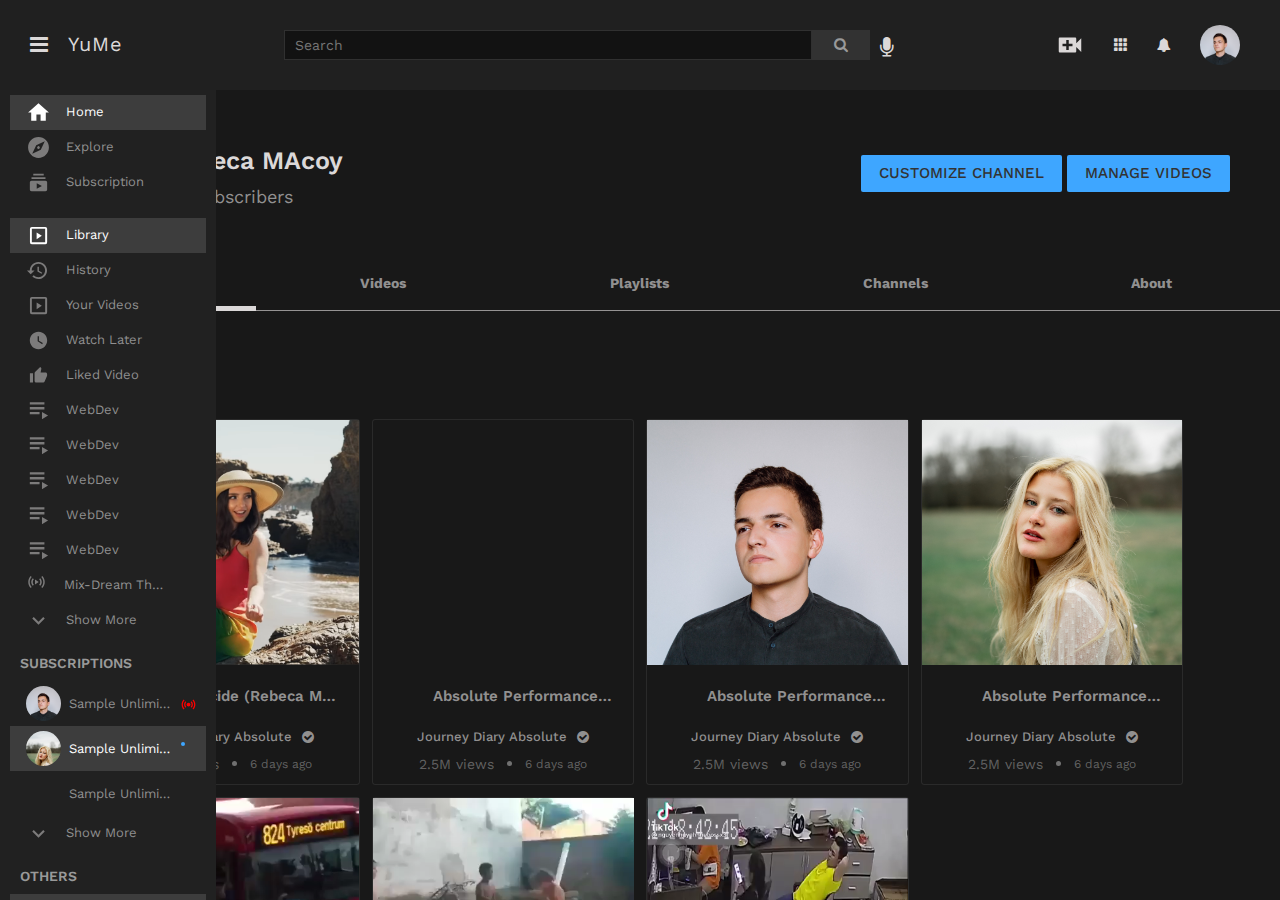
==== channel.html @ eee2d5da "Summary update" ====
<!DOCTYPE html>
<html lang="en">
<head>
    <meta charset="UTF-8">
    <meta http-equiv="X-UA-Compatible" content="IE=edge">
    <meta name="viewport" content="width=device-width, initial-scale=1.0">

    <!-- Fontawesome 4 -->
    <link rel="stylesheet" href="/assets/font-awesome-4.7.0/css/font-awesome.min.css" />
    <link href="//maxcdn.bootstrapcdn.com/bootstrap/3.3.6/css/bootstrap.min.css" type="text/css" rel="stylesheet">
    <script type="text/javascript" src="https://cdnjs.cloudflare.com/ajax/libs/jquery/2.1.3/jquery.min.js"></script>
    <script type="text/javascript" src="https://cdnjs.cloudflare.com/ajax/libs/jquery/1.11.0/jquery.min.js"></script>
    

    <link type="text/css" rel="stylesheet" href="/assets/styles.css" />
    <title>YuMe</title>
</head>
<body>
    <header>
        <nav>
            <div class="nav-logo">
                <button class="toggle-button toggle-side-menu" onClick="toggleMenu()">
                    <i class="fa fa-bars" aria-hidden="true"></i>
                </button>
                <a href="/index.html"><span class="logo">YuMe</span></a>
            </div>

            <div class="nav-search">
                <div class="search-box">
                    <input type="text" placeholder="Search">
                </div>
                
                <button class="search-button">
                    <i class="fa fa-search" aria-hidden="true"></i>
                </button>
                <span>
                    <button type="submit" class="search-microphone">
                        <i class="fa fa-microphone" aria-hidden="true"></i>
                    </button>
                </span>
            </div>

            <!-- Hiidden By Default -->

            <div class="hidden-nav-search show-nav-search" id="toggle-search">
                <div class="hidden-nav-search-container">
                    <button class="back-search-button" onClick="toggleSearch()"><i class="fa fa-arrow-left" aria-hidden="true"></i></button>
                    <div class="search-box">
                        <input type="text" placeholder="Search">
                    </div>
                    
                    <button class="search-button">
                        <i class="fa fa-search" aria-hidden="true"></i>
                    </button>
                    <span>
                        <button type="submit" class="search-microphone">
                            <i class="fa fa-microphone" aria-hidden="true"></i>
                        </button>
                    </span>
                </div>
            </div>
            <div class="nav-search-hidden">                
                <button class="search-button" onClick="toggleSearch()">
                    <i class="fa fa-search" aria-hidden="true"></i>
                </button>
                <span>
                    <button class="search-microphone">
                        <i class="fa fa-microphone" aria-hidden="true"></i>
                    </button>
                </span>
            </div>

            <div class="user">
                <span>
                    <svg viewBox="0 0 24 24" focusable="false" style="pointer-events: none; display: block; ">
                        <path  d="M17 10.5V7c0-.55-.45-1-1-1H4c-.55 0-1 .45-1 1v10c0 .55.45 1 1 1h12c.55 0 1-.45 1-1v-3.5l4 4v-11l-4 4zM14 13h-3v3H9v-3H6v-2h3V8h2v3h3v2z"></path>
                    </svg>
                </span>
                <span>
                    <i class="glyphicon glyphicon-th"></i>
                </span>
                <span>
                    <i class="fa fa-bell" aria-hidden="true"></i>
                </span>
                <span>
                    <div class="user-profile">
                        <a href="/channel.html">
                            <img src="/images/user.jpg" width="100%" alt="user">
                        </a>
                    </div>
                </span>
            </div>
        </nav>       
    </header>

    <main class="main single-main">

            <!-- Collapsible Menu Starts -->
            <div class="single-side-menu" id="collapse-menu" >
                <div>
                    <ul class="side-menu">
                        <li class="side-menu-items">
                            <a href="#" class="active">
                                <div class="svg">
                                    <svg viewBox="0 0 24 24" focusable="false" style="pointer-events: none; display: block; ">
                                        <g >
                                            <path class="active" d="M10 20v-6h4v6h5v-8h3L12 3 2 12h3v8"></path>
                                        </g>
                                    </svg>
                                </div>                            
                                <span class="active" >Home</span>
                            </a>
                        </li>
                        <li class="side-menu-items">
                            <a href="#">
                                <div class="svg">
                                    <svg viewBox="0 0 24 24" focusable="false" style="pointer-events: none; display: block; ">
                                        <g>
                                            <path d="M11.23 13.08c-.29-.21-.48-.51-.54-.86-.06-.35.02-.71.23-.99.21-.29.51-.48.86-.54.35-.06.7.02.99.23.29.21.48.51.54.86.06.35-.02.71-.23.99a1.327 1.327 0 01-1.08.56c-.28 0-.55-.08-.77-.25zM22 12c0 5.52-4.48 10-10 10S2 17.52 2 12 6.48 2 12 2s10 4.48 10 10zm-3.97-6.03L9.8 9.8l-3.83 8.23 8.23-3.83 3.83-8.23z" ></path>
                                        </g>
                                    </svg>
                                </div>
                                <span>Explore</span>
                            </a>
                        </li>
                        <li class="side-menu-items">
                            <a href="#">
                                <div class="svg">
                                    <svg viewBox="0 0 24 24" focusable="false" style="pointer-events: none; display: block; ">
                                        <g>
                                            <path d="M18.7 8.7H5.3V7h13.4v1.7zm-1.7-5H7v1.6h10V3.7zm3.3 8.3v6.7c0 1-.7 1.6-1.6 1.6H5.3c-1 0-1.6-.7-1.6-1.6V12c0-1 .7-1.7 1.6-1.7h13.4c1 0 1.6.8 1.6 1.7zm-5 3.3l-5-2.7V18l5-2.7z" ></path>
                                        </g>
                                    </svg>
                                </div>
                                <span>Subscription</span>
                            </a>
                        </li>
                    </ul>
                </div>
                <div class="collapse-menu">
                    <div class="space-1"></div>
                    <ul class="side-menu" >
                        <li class="side-menu-items">
                            <a href="#" class="active">
                                <div class="svg">
                                    <svg viewBox="0 0 24 24" focusable="false" class="style-scope yt-icon" style="pointer-events: none; display: block; ">
                                        <g>
                                            <path class="active" d="M18.4 5.6v12.8H5.6V5.6h12.8zm0-1.8H5.6a1.8 1.8 0 0 0-1.8 1.8v12.8a1.8 1.8 0 0 0 1.8 1.9h12.8a1.8 1.8 0 0 0 1.9-1.9V5.6a1.8 1.8 0 0 0-1.9-1.8z"></path>
                                            <path class="active" d="M10.2 9v6.5l5-3.2-5-3.2z"></path>
                                        </g>
                                    </svg>
                                </div>
                                <span class="active">Library</span>
                            </a>
                        </li>
                        <li class="side-menu-items">
                            <a href="#">
                                <div class="svg">
                                    <svg viewBox="0 0 24 24" focusable="false" style="pointer-events: none; display: block; ">
                                        <g>
                                            <path d="M11.9 3.75c-4.55 0-8.23 3.7-8.23 8.25H.92l3.57 3.57.04.13 3.7-3.7H5.5c0-3.54 2.87-6.42 6.42-6.42 3.54 0 6.4 2.88 6.4 6.42s-2.86 6.42-6.4 6.42c-1.78 0-3.38-.73-4.54-1.9l-1.3 1.3c1.5 1.5 3.55 2.43 5.83 2.43 4.58 0 8.28-3.7 8.28-8.25 0-4.56-3.7-8.25-8.26-8.25zM11 8.33v4.6l3.92 2.3.66-1.1-3.2-1.9v-3.9H11z"></path>
                                        </g>
                                    </svg>
                                </div>
                                <span>History</span>
                            </a>
                        </li>
                        <li class="side-menu-items">
                            <a href="#">
                                <div class="svg">
                                    <svg viewBox="0 0 24 24" focusable="false" class="style-scope yt-icon" style="pointer-events: none; display: block; ">
                                        <g>
                                            <path d="M18.4 5.6v12.8H5.6V5.6h12.8zm0-1.8H5.6a1.8 1.8 0 0 0-1.8 1.8v12.8a1.8 1.8 0 0 0 1.8 1.9h12.8a1.8 1.8 0 0 0 1.9-1.9V5.6a1.8 1.8 0 0 0-1.9-1.8z"></path>
                                            <path d="M10.2 9v6.5l5-3.2-5-3.2z"></path>
                                        </g>
                                    </svg>
                                </div>
                                <span>Your Videos</span>
                            </a>
                        </li>
                        <li class="side-menu-items">
                            <a href="#">
                                <div class="svg">
                                    <svg viewBox="0 0 24 24" focusable="false" style="pointer-events: none; display: block; ">
                                        <g>
                                            <path d="M12 3.67c-4.58 0-8.33 3.75-8.33 8.33s3.75 8.33 8.33 8.33 8.33-3.75 8.33-8.33S16.58 3.67 12 3.67zm3.5 11.83l-4.33-2.67v-5h1.25v4.34l3.75 2.25-.67 1.08z"></path>
                                        </g>
                                    </svg>
                                </div>
                                <span>Watch Later</span>
                            </a>
                        </li>
                        <li class="side-menu-items">
                            <a href="#">
                                <div class="svg">
                                    <svg viewBox="0 0 24 24" focusable="false" style="pointer-events: none; display: block; ">
                                        <g>
                                            <path d="M3.75 18.75h3v-9h-3v9zm16.5-8.25c0-.83-.68-1.5-1.5-1.5h-4.73l.7-3.43.03-.24c0-.3-.13-.6-.33-.8l-.8-.78L8.7 8.7c-.3.26-.45.64-.45 1.05v7.5c0 .82.67 1.5 1.5 1.5h6.75c.62 0 1.15-.38 1.38-.9l2.27-5.3c.06-.18.1-.36.1-.55v-1.5z"></path>
                                        </g>
                                    </svg>
                                </div>
                                <span>Liked Video</span>
                            </a>
                        </li>
                        <li class="side-menu-items">
                            <a href="#">
                                <div class="svg">
                                    <svg viewBox="0 0 24 24" focusable="false" style="pointer-events: none; display: block; ">
                                        <g>
                                            <path d="M3.67 8.67h14V11h-14V8.67zm0-4.67h14v2.33h-14V4zm0 9.33H13v2.34H3.67v-2.34zm11.66 0v7l5.84-3.5-5.84-3.5z"></path>
                                        </g>
                                    </svg>
                                </div>
                                <span>WebDev</span>
                            </a>
                        </li>
                        <li class="side-menu-items">
                            <a href="#">
                                <div class="svg">
                                    <svg viewBox="0 0 24 24" focusable="false" style="pointer-events: none; display: block; ">
                                        <g>
                                            <path d="M3.67 8.67h14V11h-14V8.67zm0-4.67h14v2.33h-14V4zm0 9.33H13v2.34H3.67v-2.34zm11.66 0v7l5.84-3.5-5.84-3.5z"></path>
                                        </g>
                                    </svg>
                                </div>
                                <span>WebDev</span>
                            </a>
                        </li>
                        <li class="side-menu-items">
                            <a href="#">
                                <div class="svg">
                                    <svg viewBox="0 0 24 24" focusable="false" style="pointer-events: none; display: block; ">
                                        <g>
                                            <path d="M3.67 8.67h14V11h-14V8.67zm0-4.67h14v2.33h-14V4zm0 9.33H13v2.34H3.67v-2.34zm11.66 0v7l5.84-3.5-5.84-3.5z"></path>
                                        </g>
                                    </svg>
                                </div>
                                <span>WebDev</span>
                            </a>
                        </li>
                        <li class="side-menu-items">
                            <a href="#">
                                <div class="svg">
                                    <svg viewBox="0 0 24 24" focusable="false" style="pointer-events: none; display: block; ">
                                        <g>
                                            <path d="M3.67 8.67h14V11h-14V8.67zm0-4.67h14v2.33h-14V4zm0 9.33H13v2.34H3.67v-2.34zm11.66 0v7l5.84-3.5-5.84-3.5z"></path>
                                        </g>
                                    </svg>
                                </div>
                                <span>WebDev</span>
                            </a>
                        </li>
                        <li class="side-menu-items">
                            <a href="#">
                                <div class="svg">
                                    <svg viewBox="0 0 24 24" focusable="false" style="pointer-events: none; display: block; ">
                                        <g>
                                            <path d="M3.67 8.67h14V11h-14V8.67zm0-4.67h14v2.33h-14V4zm0 9.33H13v2.34H3.67v-2.34zm11.66 0v7l5.84-3.5-5.84-3.5z"></path>
                                        </g>
                                    </svg>
                                </div>
                                <span>WebDev</span>
                            </a>
                        </li>
                        <li class="side-menu-items">
                            <a href="#">
                                <div class="svg">
                                    <svg viewBox="0 0 24 24" focusable="false" style="pointer-events: none; display: block; width: 1.8rem; height: 1.8rem; margin-left: -2px;">
                                        <g>
                                            <path d="M16.94 6.9l-1.4 1.46C16.44 9.3 17 10.58 17 12s-.58 2.7-1.48 3.64l1.4 1.45C18.22 15.74 19 13.94 19 12s-.8-3.8-2.06-5.1zM23 12c0-3.12-1.23-5.95-3.23-8l-1.4 1.45C19.97 7.13 21 9.45 21 12s-1 4.9-2.64 6.55l1.4 1.45c2-2.04 3.24-4.87 3.24-8zM7.06 17.1l1.4-1.46C7.56 14.7 7 13.42 7 12s.6-2.7 1.5-3.64L7.08 6.9C5.78 8.2 5 10 5 12s.8 3.8 2.06 5.1zM1 12c0 3.12 1.23 5.95 3.23 8l1.4-1.45C4.03 16.87 3 14.55 3 12s1-4.9 2.64-6.55L4.24 4C2.24 6.04 1 8.87 1 12zm9-3.32v6.63l5-3.3-5-3.3z"></path>
                                        </g>
                                    </svg>
                                </div>
                                <span>Mix-Dream Theather</span>
                            </a>
                        </li>
                        <li class="side-menu-items">
                            <a href="#">

                                <div class="svg">
                                    <svg viewBox="0 0 24 24" focusable="false" style="pointer-events: none; display: block; width: 100%; height: 100%;">
                                        <g>
                                            <path d="M16.59 8.59L12 13.17 7.41 8.59 6 10l6 6 6-6z"></path>
                                        </g>
                                    </svg>
                                </div>
                                <span>Show More</span>
                            </a>
                        </li>
                    </ul>
                </div>

                <!-- Subscription -->
                <div class="collapse-menu">
                    <div class="space-1"></div>
                    <h4 class="menu-header">SUBSCRIPTIONS</h4>
                    <ul class="side-menu" >
                        <li class="side-menu-items">
                            <a href="#" class="channel-link">
                                <div class="channel-logo">
                                    <img src="/images/user.jpg" alt="" width="100%">                                
                                </div>
                                <span>Sample Unlimited Channel</span>
                                <div class="subscription-svg">
                                    <svg class="streaming" fill="#f00" viewBox="0 0 24 24" focusable="false" style="pointer-events: none; display: block; ">
                                        <g>
                                            <path  d="M16.94 6.91l-1.41 1.45c.9.94 1.46 2.22 1.46 3.64s-.56 2.71-1.46 3.64l1.41 1.45c1.27-1.31 2.05-3.11 2.05-5.09s-.78-3.79-2.05-5.09zM19.77 4l-1.41 1.45C19.98 7.13 21 9.44 21 12.01c0 2.57-1.01 4.88-2.64 6.54l1.4 1.45c2.01-2.04 3.24-4.87 3.24-7.99 0-3.13-1.23-5.96-3.23-8.01zM7.06 6.91c-1.27 1.3-2.05 3.1-2.05 5.09s.78 3.79 2.05 5.09l1.41-1.45c-.9-.94-1.46-2.22-1.46-3.64s.56-2.71 1.46-3.64L7.06 6.91zM5.64 5.45L4.24 4C2.23 6.04 1 8.87 1 11.99c0 3.13 1.23 5.96 3.23 8.01l1.41-1.45C4.02 16.87 3 14.56 3 11.99s1.01-4.88 2.64-6.54z"></path>
                                            <circle cx="12" cy="12" r="3"></circle>
                                        </g>
                                    </svg>
                                </div>
                            </a>
                        </li>
                        <li class="side-menu-items">
                            <a href="#" class="active channel-link">
                                <div class="channel-logo">
                                    <img src="/images/user-2.jpg" alt="" width="100%">
                                </div>
                                <span class="active">Sample Unlimited Channel</span>
                                <div class="subscription-svg">
                                    <div class="dot-blue"></div>
                                </div>
                                
                            </a>
                        </li>
                        <li class="side-menu-items">
                            <a href="#" class="channel-link">
                                <div class="channel-logo">
                                    <img src="/images/user-3.jpg" alt="" width="100%">
                                </div>
                                <span>Sample Unlimited Channel</span>
                            </a>
                        </li>
                        <li class="side-menu-items">
                            <a href="#">

                                <div class="svg">
                                    <svg viewBox="0 0 24 24" focusable="false" style="pointer-events: none; display: block; width: 100%; height: 100%;">
                                        <g>
                                            <path d="M16.59 8.59L12 13.17 7.41 8.59 6 10l6 6 6-6z"></path>
                                        </g>
                                    </svg>
                                </div>
                                <span>Show More</span>                                
                            </a>
                        </li>
                    </ul>
                </div>

                <!-- More -->
                <div class="collapse-menu">
                    <div class="space-1"></div>
                    <h4 class="menu-header">OTHERS</h4>

                    <ul class="side-menu">
                        <li class="side-menu-items">
                            <a href="#" class="active">
                                <div class="svg">
                                    <svg viewBox="0 0 24 24" focusable="false" class="style-scope yt-icon" style="pointer-events: none; display: block; ">
                                        <g>
                                            <path class="active" d="M19.43 12.98c.04-.32.07-.64.07-.98s-.03-.66-.07-.98l2.1-1.65c.2-.15.25-.42.13-.64l-2-3.46c-.12-.22-.4-.3-.6-.22l-2.5 1c-.52-.4-1.08-.73-1.7-.98l-.37-2.65c-.06-.24-.27-.42-.5-.42h-4c-.27 0-.48.18-.5.42l-.4 2.65c-.6.25-1.17.6-1.7.98l-2.48-1c-.23-.1-.5 0-.6.22l-2 3.46c-.14.22-.08.5.1.64l2.12 1.65c-.04.32-.07.65-.07.98s.02.66.06.98l-2.1 1.65c-.2.15-.25.42-.13.64l2 3.46c.12.22.4.3.6.22l2.5-1c.52.4 1.08.73 1.7.98l.37 2.65c.04.24.25.42.5.42h4c.25 0 .46-.18.5-.42l.37-2.65c.6-.25 1.17-.6 1.7-.98l2.48 1c.23.1.5 0 .6-.22l2-3.46c.13-.22.08-.5-.1-.64l-2.12-1.65zM12 15.5c-1.93 0-3.5-1.57-3.5-3.5s1.57-3.5 3.5-3.5 3.5 1.57 3.5 3.5-1.57 3.5-3.5 3.5z"></path>
                                        </g>
                                    </svg>
                                </div>
                                <span class="active">Settings</span>
                            </a>
                        </li>
                        <li class="side-menu-items">
                            <a href="#">
                                <div class="svg">
                                    <svg viewBox="0 0 24 24" focusable="false" style="pointer-events: none; display: block; ">
                                        <g>
                                            <path d="M14.4 6L14 4H5v17h2v-7h5.6l.4 2h7V6z"></path>
                                        </g>
                                    </svg>
                                </div>
                                <span>Report History</span>
                            </a>
                        </li>
                        <li class="side-menu-items">
                            <a href="#">
                                <div class="svg">
                                    <svg viewBox="0 0 24 24" focusable="false" style="pointer-events: none; display: block; ">
                                        <g class="style-scope yt-icon">
                                            <path d="M12 2C6.48 2 2 6.48 2 12s4.48 10 10 10 10-4.48 10-10S17.52 2 12 2zm1 17h-2v-2h2v2zm2.07-7.75l-.9.92C13.45 12.9 13 13.5 13 15h-2v-.5c0-1.1.45-2.1 1.17-2.83l1.24-1.26c.37-.36.59-.86.59-1.41 0-1.1-.9-2-2-2s-2 .9-2 2H8c0-2.21 1.79-4 4-4s4 1.79 4 4c0 .88-.36 1.68-.93 2.25z"></path>
                                        </g>
                                    </svg>
                                </div>
                                <span>Help</span>
                            </a>
                        </li>
                        <li class="side-menu-items">
                            <a href="#">
                                <div class="svg">
                                    <i class="glyphicon glyphicon-comment"></i>
                                </div>
                                <span style="margin-top: -3px; margin-left: 2px;">Send Feedback</span>
                            </a>
                        </li>
                    </ul>
                </div>
            </div>

            <!-- Collapse Menu Ends -->

        <div class="main-content">
            <div class="user-channel grid">
                    <div class="channel-logo">
                        <a href="#" class="channel-link">
                            <img src="/images/user-3.jpg" width="100%" alt="">
                        </a>                                
                    </div>
                    <div class="channel-page">
                        <div class="channel-name">
                                <h4>Rebeca MAcoy</h4>
                            <small>2K subscribers</small>
                        </div>

                        <div class="customize-buttons">
                            <button>Customize Channel</button>
                            <button>Manage Videos</button>
                        </div>
                    </div>
                
            </div>
            <!-- CSS Multitab Starts -->
            <div class="layout">
                <!-- Home Page Starts -->
                <input name="nav" type="radio" class="nav home-radio" id="home" checked="checked" />
                <div class="page home-page">
                  <div class="page-contents">
                    <div class="tab-header">
                      <div class="title-header">
                          <h1>Uploads </h1>
                          <div class="play-button" style="margin-top: 1rem;">
                            <svg viewBox="0 0 24 24" focusable="false" style="pointer-events: none; display: block; width: 100%; height: 100%;">
                                <g>
                                    <path d="M8 5v14l11-7z"></path>
                                </g>
                            </svg>
                            <a href="#" class="play-all">Play All</a>
                          </div>
                      </div>
                    </div>
                    
                    <!-- Video Contents Starts -->
                    <div class="contents flex-grid">
                        <div class="grid-container">

                            <div class="card video-hover">
                                <div class="video-container">
                                    <div class="content">
                                        <a href="/watch.html">
                                            <div class="video-content">
                                                <video width="100%" height="100%" class="video-clip" poster="images/rebeca-monroy.PNG" loop muted>
                                                    <source src="/videos/Rebeca Monroy - You Decide (Official Music Video).mp4" type="video/mp4">
                                                    Your browser does not support HTML5 video.
                                                </video>
                                                <div class="overlay fx-3">
                                                        <i class="fa fa-play-circle fx-3" aria-hidden="true"></i>
                                                </div>
                                            </div>
                                        </a>
                                        <div class="content-details">
                                            <div class="content-info">
                                                <div class="channel-logo">
                                                    <a href="#" class="channel-link">
                                                        <img src="/images/user-3.jpg" width="100%" alt="">
                                                    </a>                                
                                                </div>
                                                <div class="content-title">
                                                    <a href="/watch.html">
                                                        <h4 class="fx-3" title="Absolute Performance Happy Go Lucky">You Decide (Rebeca Monroy)</h4>
                                                    </a>
                                                </div>                            
                                            </div>
                
                                            <div class="details">
                                                <a href="#">
                                                    <h4 class="fx-3" title="Journey Diary Absolute">Journey Diary Absolute</h4>
                                                </a>
                                                <span>
                                                    <i class="fa fa-check-circle" aria-hidden="true"></i>
                                                </span>                            
                                            </div>
                                            <div class="views">
                                                <span>2.5M views</span><div class="dot-gray"></div><span style="font-size: 1.2rem; margin-top: .1rem;">6 days ago</span>
                                            </div>
                                        </div>
                                    </div>
                                </div>
                            </div>
                            <div class="card video-hover">
                                <div class="video-container">
                                    <div class="content">
                                        <a href="/watch.html">
                                            <div class="video-content">
                                                <video width="100%" height="100%" class="video-clip" poster="images/user-3.jpg" loop muted>
                                                    <source src="/videos/video-2.mp4" type="video/mp4">
                                                    Your browser does not support HTML5 video.
                                                </video>
                                                <div class="overlay fx-3">
                                                        <i class="fa fa-play-circle fx-3" aria-hidden="true"></i>
                                                </div>
                                            </div>
                                        </a>
                                        <div class="content-details">
                                            <div class="content-info">
                                                <div class="channel-logo">
                                                    <a href="#" class="channel-link">
                                                        <img src="/images/user-3.jpg" width="100%" alt="">
                                                    </a>                                
                                                </div>
                                                <div class="content-title">
                                                    <a href="#">
                                                        <h4 class="fx-3" title="Absolute Performance Happy Go Lucky">Absolute Performance Happy Go Lucky</h4>
                                                    </a>
                                                </div>                            
                                            </div>
                
                                            <div class="details">
                                                <a href="#">
                                                    <h4 class="fx-3" title="Journey Diary Absolute">Journey Diary Absolute</h4>
                                                </a>
                                                <span>
                                                    <i class="fa fa-check-circle" aria-hidden="true"></i>
                                                </span>                            
                                            </div>
                                            <div class="views">
                                                <span>2.5M views</span><div class="dot-gray"></div><span style="font-size: 1.2rem; margin-top: .1rem;">6 days ago</span>
                                            </div>
                                        </div>
                                    </div>
                                </div>
                            </div>
                            <div class="card video-hover">
                                <div class="video-container">
                                    <div class="content">
                                        <a href="/watch.html">
                                            <div class="video-content">
                                                <video width="100%" height="100%" class="video-clip" poster="images/user.jpg" loop muted>
                                                    <source src="/videos/video-1.mp4" type="video/mp4">
                                                    Your browser does not support HTML5 video.
                                                </video>
                                                <div class="overlay fx-3">
                                                        <i class="fa fa-play-circle fx-3" aria-hidden="true"></i>
                                                </div>
                                            </div>
                                        </a>
                                        <div class="content-details">
                                            <div class="content-info">
                                                <div class="channel-logo">
                                                    <a href="#" class="channel-link">
                                                        <img src="/images/user-3.jpg" width="100%" alt="">
                                                    </a>                                
                                                </div>
                                                <div class="content-title">
                                                    <a href="#">
                                                        <h4 class="fx-3" title="Absolute Performance Happy Go Lucky">Absolute Performance Happy Go Lucky</h4>
                                                    </a>
                                                </div>                            
                                            </div>
                
                                            <div class="details">
                                                <a href="#">
                                                    <h4 class="fx-3" title="Journey Diary Absolute">Journey Diary Absolute</h4>
                                                </a>
                                                <span>
                                                    <i class="fa fa-check-circle" aria-hidden="true"></i>
                                                </span>                            
                                            </div>
                                            <div class="views">
                                                <span>2.5M views</span><div class="dot-gray"></div><span style="font-size: 1.2rem; margin-top: .1rem;">6 days ago</span>
                                            </div>
                                        </div>
                                    </div>
                                </div>
                            </div>
                            <div class="card video-hover">
                                <div class="video-container">
                                    <div class="content">
                                        <a href="/watch.html">
                                            <div class="video-content">
                                                <video width="100%" height="100%" class="video-clip" poster="images/user-2.jpg" loop muted>
                                                    <source src="/videos/buset.mp4" type="video/mp4">
                                                    Your browser does not support HTML5 video.
                                                </video>
                                                <div class="overlay fx-3">
                                                        <i class="fa fa-play-circle fx-3" aria-hidden="true"></i>
                                                </div>
                                            </div>
                                        </a>
                                        <div class="content-details">
                                            <div class="content-info">
                                                <div class="channel-logo">
                                                    <a href="#" class="channel-link">
                                                        <img src="/images/user-3.jpg" width="100%" alt="">
                                                    </a>                                
                                                </div>
                                                <div class="content-title">
                                                    <a href="#">
                                                        <h4 class="fx-3" title="Absolute Performance Happy Go Lucky">Absolute Performance Happy Go Lucky</h4>
                                                    </a>
                                                </div>                            
                                            </div>
                
                                            <div class="details">
                                                <a href="#">
                                                    <h4 class="fx-3" title="Journey Diary Absolute">Journey Diary Absolute</h4>
                                                </a>
                                                <span>
                                                    <i class="fa fa-check-circle" aria-hidden="true"></i>
                                                </span>                            
                                            </div>
                                            <div class="views">
                                                <span>2.5M views</span><div class="dot-gray"></div><span style="font-size: 1.2rem; margin-top: .1rem;">6 days ago</span>
                                            </div>
                                        </div>
                                    </div>
                                </div>
                            </div>
                            <div class="card video-hover">
                                <div class="video-container">
                                    <div class="content">
                                        <a href="/watch.html">
                                            <div class="video-content">
                                                <video width="100%" height="100%" class="video-clip" loop muted>
                                                    <source src="/videos/mga pasaway.mp4" type="video/mp4">
                                                    Your browser does not support HTML5 video.
                                                </video>
                                                <div class="overlay fx-3">
                                                        <i class="fa fa-play-circle fx-3" aria-hidden="true"></i>
                                                </div>
                                            </div>
                                        </a>
                                        <div class="content-details">
                                            <div class="content-info">
                                                <div class="channel-logo">
                                                    <a href="#" class="channel-link">
                                                        <img src="/images/user-3.jpg" width="100%" alt="">
                                                    </a>                                
                                                </div>
                                                <div class="content-title">
                                                    <a href="#">
                                                        <h4 class="fx-3" title="Absolute Performance Happy Go Lucky">Absolute Performance Happy Go Lucky</h4>
                                                    </a>
                                                </div>                            
                                            </div>
                
                                            <div class="details">
                                                <a href="#">
                                                    <h4 class="fx-3" title="Journey Diary Absolute">Journey Diary Absolute</h4>
                                                </a>
                                                <span>
                                                    <i class="fa fa-check-circle" aria-hidden="true"></i>
                                                </span>                            
                                            </div>
                                            <div class="views">
                                                <span>2.5M views</span><div class="dot-gray"></div><span style="font-size: 1.2rem; margin-top: .1rem;">6 days ago</span>
                                            </div>
                                        </div>
                                    </div>
                                </div>
                            </div>
                            <div class="card video-hover">
                                <div class="video-container">
                                    <div class="content">
                                        <a href="/watch.html">
                                            <div class="video-content">
                                                <video width="100%" height="100%" class="video-clip" loop muted>
                                                    <source src="/videos/siraulo.mp4" type="video/mp4">
                                                    Your browser does not support HTML5 video.
                                                </video>
                                                <div class="overlay fx-3">
                                                        <i class="fa fa-play-circle fx-3" aria-hidden="true"></i>
                                                </div>
                                            </div>
                                        </a>
                                        <div class="content-details">
                                            <div class="content-info">
                                                <div class="channel-logo">
                                                    <a href="#" class="channel-link">
                                                        <img src="/images/user-3.jpg" width="100%" alt="">
                                                    </a>                                
                                                </div>
                                                <div class="content-title">
                                                    <a href="#">
                                                        <h4 class="fx-3" title="Absolute Performance Happy Go Lucky">Absolute Performance Happy Go Lucky</h4>
                                                    </a>
                                                </div>                            
                                            </div>
                
                                            <div class="details">
                                                <a href="#">
                                                    <h4 class="fx-3" title="Journey Diary Absolute">Journey Diary Absolute</h4>
                                                </a>
                                                <span>
                                                    <i class="fa fa-check-circle" aria-hidden="true"></i>
                                                </span>                            
                                            </div>
                                            <div class="views">
                                                <span>2.5M views</span><div class="dot-gray"></div><span style="font-size: 1.2rem; margin-top: .1rem;">6 days ago</span>
                                            </div>
                                        </div>
                                    </div>
                                </div>
                            </div>
                            <div class="card video-hover">
                                <div class="video-container">
                                    <div class="content">
                                        <a href="/watch.html">
                                            <div class="video-content">
                                                <video width="100%" height="100%" class="video-clip" loop muted>
                                                    <source src="/videos/video-1.mp4" type="video/mp4">
                                                    Your browser does not support HTML5 video.
                                                </video>
                                                <div class="overlay fx-3">
                                                        <i class="fa fa-play-circle fx-3" aria-hidden="true"></i>
                                                </div>
                                            </div>
                                        </a>
                                        <div class="content-details">
                                            <div class="content-info">
                                                <div class="channel-logo">
                                                    <a href="#" class="channel-link">
                                                        <img src="/images/user-3.jpg" width="100%" alt="">
                                                    </a>                                
                                                </div>
                                                <div class="content-title">
                                                    <a href="#">
                                                        <h4 class="fx-3" title="Absolute Performance Happy Go Lucky">Absolute Performance Happy Go Lucky</h4>
                                                    </a>
                                                </div>                            
                                            </div>
                
                                            <div class="details">
                                                <a href="#">
                                                    <h4 class="fx-3" title="Journey Diary Absolute">Journey Diary Absolute</h4>
                                                </a>
                                                <span>
                                                    <i class="fa fa-check-circle" aria-hidden="true"></i>
                                                </span>                            
                                            </div>
                                            <div class="views">
                                                <span>2.5M views</span><div class="dot-gray"></div><span style="font-size: 1.2rem; margin-top: .1rem;">6 days ago</span>
                                            </div>
                                        </div>
                                    </div>
                                </div>
                            </div>
                        
                        </div>
                    </div>
                    <!-- Video Contents Ends -->
                  </div>
                </div>

                <label class="nav" for="home">
                  <span>                    
                    Home
                  </span>
                </label>
                <!-- Home Page Ends -->
              
                <!-- Videos Page Starts -->
                <input name="nav" type="radio" class="videos-radio" id="videos" />
                <div class="page about-page">
                  <div class="page-contents">
                      <div class="tab-header">
                        <div class="title-header">
                            <div class="play-button" style="margin-top: 1rem;">
                              <a href="#" class="play-all">Play All</a>
                              <svg viewBox="0 0 24 24" focusable="false" style="pointer-events: none; display: block; width: 100%; height: 100%;">
                                  <g>
                                      <path d="M8 5v14l11-7z"></path>
                                  </g>
                              </svg>
                            </div>
                        </div>
                      </div>
                    
                    <!-- Video Contents Starts -->
                    <div class="contents flex-grid">
                        <div class="grid-container">                            
                            
                            <div class="card video-hover">
                                <div class="video-container">
                                    <div class="content">
                                        <a href="/watch.html">
                                            <div class="video-content">
                                                <video width="100%" height="100%" class="video-clip" poster="images/user-2.jpg" loop muted>
                                                    <source src="/videos/buset.mp4" type="video/mp4">
                                                    Your browser does not support HTML5 video.
                                                </video>
                                                <div class="overlay fx-3">
                                                        <i class="fa fa-play-circle fx-3" aria-hidden="true"></i>
                                                </div>
                                            </div>
                                        </a>
                                        <div class="content-details">
                                            <div class="content-info">
                                                <div class="channel-logo">
                                                    <a href="#" class="channel-link">
                                                        <img src="/images/user-3.jpg" width="100%" alt="">
                                                    </a>                                
                                                </div>
                                                <div class="content-title">
                                                    <a href="#">
                                                        <h4 class="fx-3" title="Absolute Performance Happy Go Lucky">Absolute Performance Happy Go Lucky</h4>
                                                    </a>
                                                </div>                            
                                            </div>
                
                                            <div class="details">
                                                <a href="#">
                                                    <h4 class="fx-3" title="Journey Diary Absolute">Journey Diary Absolute</h4>
                                                </a>
                                                <span>
                                                    <i class="fa fa-check-circle" aria-hidden="true"></i>
                                                </span>                            
                                            </div>
                                            <div class="views">
                                                <span>2.5M views</span><div class="dot-gray"></div><span style="font-size: 1.2rem; margin-top: .1rem;">6 days ago</span>
                                            </div>
                                        </div>
                                    </div>
                                </div>
                            </div>
                            <div class="card video-hover">
                                <div class="video-container">
                                    <div class="content">
                                        <a href="/watch.html">
                                            <div class="video-content">
                                                <video width="100%" height="100%" class="video-clip" loop muted>
                                                    <source src="/videos/mga pasaway.mp4" type="video/mp4">
                                                    Your browser does not support HTML5 video.
                                                </video>
                                                <div class="overlay fx-3">
                                                        <i class="fa fa-play-circle fx-3" aria-hidden="true"></i>
                                                </div>
                                            </div>
                                        </a>
                                        <div class="content-details">
                                            <div class="content-info">
                                                <div class="channel-logo">
                                                    <a href="#" class="channel-link">
                                                        <img src="/images/user-3.jpg" width="100%" alt="">
                                                    </a>                                
                                                </div>
                                                <div class="content-title">
                                                    <a href="#">
                                                        <h4 class="fx-3" title="Absolute Performance Happy Go Lucky">Absolute Performance Happy Go Lucky</h4>
                                                    </a>
                                                </div>                            
                                            </div>
                
                                            <div class="details">
                                                <a href="#">
                                                    <h4 class="fx-3" title="Journey Diary Absolute">Journey Diary Absolute</h4>
                                                </a>
                                                <span>
                                                    <i class="fa fa-check-circle" aria-hidden="true"></i>
                                                </span>                            
                                            </div>
                                            <div class="views">
                                                <span>2.5M views</span><div class="dot-gray"></div><span style="font-size: 1.2rem; margin-top: .1rem;">6 days ago</span>
                                            </div>
                                        </div>
                                    </div>
                                </div>
                            </div>
                            <div class="card video-hover">
                                <div class="video-container">
                                    <div class="content">
                                        <a href="/watch.html">
                                            <div class="video-content">
                                                <video width="100%" height="100%" class="video-clip" loop muted>
                                                    <source src="/videos/siraulo.mp4" type="video/mp4">
                                                    Your browser does not support HTML5 video.
                                                </video>
                                                <div class="overlay fx-3">
                                                        <i class="fa fa-play-circle fx-3" aria-hidden="true"></i>
                                                </div>
                                            </div>
                                        </a>
                                        <div class="content-details">
                                            <div class="content-info">
                                                <div class="channel-logo">
                                                    <a href="#" class="channel-link">
                                                        <img src="/images/user-3.jpg" width="100%" alt="">
                                                    </a>                                
                                                </div>
                                                <div class="content-title">
                                                    <a href="#">
                                                        <h4 class="fx-3" title="Absolute Performance Happy Go Lucky">Absolute Performance Happy Go Lucky</h4>
                                                    </a>
                                                </div>                            
                                            </div>
                
                                            <div class="details">
                                                <a href="#">
                                                    <h4 class="fx-3" title="Journey Diary Absolute">Journey Diary Absolute</h4>
                                                </a>
                                                <span>
                                                    <i class="fa fa-check-circle" aria-hidden="true"></i>
                                                </span>                            
                                            </div>
                                            <div class="views">
                                                <span>2.5M views</span><div class="dot-gray"></div><span style="font-size: 1.2rem; margin-top: .1rem;">6 days ago</span>
                                            </div>
                                        </div>
                                    </div>
                                </div>
                            </div>
                            <div class="card video-hover">
                                <div class="video-container">
                                    <div class="content">
                                        <a href="/watch.html">
                                            <div class="video-content">
                                                <video width="100%" height="100%" class="video-clip" loop muted>
                                                    <source src="/videos/video-1.mp4" type="video/mp4">
                                                    Your browser does not support HTML5 video.
                                                </video>
                                                <div class="overlay fx-3">
                                                        <i class="fa fa-play-circle fx-3" aria-hidden="true"></i>
                                                </div>
                                            </div>
                                        </a>
                                        <div class="content-details">
                                            <div class="content-info">
                                                <div class="channel-logo">
                                                    <a href="#" class="channel-link">
                                                        <img src="/images/user-3.jpg" width="100%" alt="">
                                                    </a>                                
                                                </div>
                                                <div class="content-title">
                                                    <a href="#">
                                                        <h4 class="fx-3" title="Absolute Performance Happy Go Lucky">Absolute Performance Happy Go Lucky</h4>
                                                    </a>
                                                </div>                            
                                            </div>
                
                                            <div class="details">
                                                <a href="#">
                                                    <h4 class="fx-3" title="Journey Diary Absolute">Journey Diary Absolute</h4>
                                                </a>
                                                <span>
                                                    <i class="fa fa-check-circle" aria-hidden="true"></i>
                                                </span>                            
                                            </div>
                                            <div class="views">
                                                <span>2.5M views</span><div class="dot-gray"></div><span style="font-size: 1.2rem; margin-top: .1rem;">6 days ago</span>
                                            </div>
                                        </div>
                                    </div>
                                </div>
                            </div>
                        
                        </div>
                    </div>
                    <!-- Video Contents Ends -->
                  </div>
                </div>

                <label class="nav" for="videos">
                  <span>
                  Videos
                    </span>
                  </label>
                <!-- Videos Page Ends -->
              
                <!-- Playlist Page Start -->
                <input name="nav" type="radio" class="playlists-radio" id="playlists" />
                <div class="page contact-page">
                  <div class="page-contents">
                    <div class="tab-header" style="margin-bottom: 6rem;">
                      <div class="title-header">
                          <div class="play-button">                            
                            <a href="#" class="play-all">All playlists
                                <svg viewBox="0 0 24 24" focusable="false" style="pointer-events: none; display: block; width: 100%; height: 100%;">
                                    <g>
                                        <path d="M7 10l5 5 5-5z"></path>
                                    </g>
                                </svg>
                            </a>
                          </div>
                      </div>
                    </div>
                    
                    
                    <h4 class="label">Created Playlists</h4>
                    <!-- Video Contents Starts -->
                    <div class="contents flex-grid" style="margin-bottom: 5rem; padding-bottom: 6rem; border-bottom: 1px #aaaaaa57 solid;">
                        <div class="grid-container">                           
                            
                            <div class="card video-hover">
                                <div class="video-container">
                                    <div class="content">
                                        <a href="/watch.html">
                                            <div class="video-content">
                                                <video width="100%" height="100%" class="video-clip" loop muted>
                                                    <source src="/videos/mga pasaway.mp4" type="video/mp4">
                                                    Your browser does not support HTML5 video.
                                                </video>
                                                <div class="overlay fx-3">
                                                        <i class="fa fa-play-circle fx-3" aria-hidden="true"></i>
                                                </div>
                                            </div>
                                        </a>
                                        <div class="content-details">
                                            <div class="content-info">
                                                <div class="channel-logo">
                                                    <a href="#" class="channel-link">
                                                        <img src="/images/user-3.jpg" width="100%" alt="">
                                                    </a>                                
                                                </div>
                                                <div class="content-title">
                                                    <a href="#">
                                                        <h4 class="fx-3" title="Absolute Performance Happy Go Lucky">Absolute Performance Happy Go Lucky</h4>
                                                    </a>
                                                </div>                            
                                            </div>
                
                                            <div class="details">
                                                <a href="#">
                                                    <h4 class="fx-3" title="Journey Diary Absolute">Journey Diary Absolute</h4>
                                                </a>
                                                <span>
                                                    <i class="fa fa-check-circle" aria-hidden="true"></i>
                                                </span>                            
                                            </div>
                                            <div class="views">
                                                <span>2.5M views</span><div class="dot-gray"></div><span style="font-size: 1.2rem; margin-top: .1rem;">6 days ago</span>
                                            </div>
                                        </div>
                                    </div>
                                </div>
                            </div>
                            <div class="card video-hover">
                                <div class="video-container">
                                    <div class="content">
                                        <a href="/watch.html">
                                            <div class="video-content">
                                                <video width="100%" height="100%" class="video-clip" loop muted>
                                                    <source src="/videos/siraulo.mp4" type="video/mp4">
                                                    Your browser does not support HTML5 video.
                                                </video>
                                                <div class="overlay fx-3">
                                                        <i class="fa fa-play-circle fx-3" aria-hidden="true"></i>
                                                </div>
                                            </div>
                                        </a>
                                        <div class="content-details">
                                            <div class="content-info">
                                                <div class="channel-logo">
                                                    <a href="#" class="channel-link">
                                                        <img src="/images/user-3.jpg" width="100%" alt="">
                                                    </a>                                
                                                </div>
                                                <div class="content-title">
                                                    <a href="#">
                                                        <h4 class="fx-3" title="Absolute Performance Happy Go Lucky">Absolute Performance Happy Go Lucky</h4>
                                                    </a>
                                                </div>                            
                                            </div>
                
                                            <div class="details">
                                                <a href="#">
                                                    <h4 class="fx-3" title="Journey Diary Absolute">Journey Diary Absolute</h4>
                                                </a>
                                                <span>
                                                    <i class="fa fa-check-circle" aria-hidden="true"></i>
                                                </span>                            
                                            </div>
                                            <div class="views">
                                                <span>2.5M views</span><div class="dot-gray"></div><span style="font-size: 1.2rem; margin-top: .1rem;">6 days ago</span>
                                            </div>
                                        </div>
                                    </div>
                                </div>
                            </div>
                            <div class="card video-hover">
                                <div class="video-container">
                                    <div class="content">
                                        <a href="/watch.html">
                                            <div class="video-content">
                                                <video width="100%" height="100%" class="video-clip" loop muted>
                                                    <source src="/videos/video-1.mp4" type="video/mp4">
                                                    Your browser does not support HTML5 video.
                                                </video>
                                                <div class="overlay fx-3">
                                                        <i class="fa fa-play-circle fx-3" aria-hidden="true"></i>
                                                </div>
                                            </div>
                                        </a>
                                        <div class="content-details">
                                            <div class="content-info">
                                                <div class="channel-logo">
                                                    <a href="#" class="channel-link">
                                                        <img src="/images/user-3.jpg" width="100%" alt="">
                                                    </a>                                
                                                </div>
                                                <div class="content-title">
                                                    <a href="#">
                                                        <h4 class="fx-3" title="Absolute Performance Happy Go Lucky">Absolute Performance Happy Go Lucky</h4>
                                                    </a>
                                                </div>                            
                                            </div>
                
                                            <div class="details">
                                                <a href="#">
                                                    <h4 class="fx-3" title="Journey Diary Absolute">Journey Diary Absolute</h4>
                                                </a>
                                                <span>
                                                    <i class="fa fa-check-circle" aria-hidden="true"></i>
                                                </span>                            
                                            </div>
                                            <div class="views">
                                                <span>2.5M views</span><div class="dot-gray"></div><span style="font-size: 1.2rem; margin-top: .1rem;">6 days ago</span>
                                            </div>
                                        </div>
                                    </div>
                                </div>
                            </div>
                        
                        </div>
                    </div>
                    <!-- Video Contents Ends -->

                    
                    
                    <h4 class="label">Saved Playlists</h4>
                    <!-- Video Contents Starts -->
                    <div class="contents flex-grid"  style="margin-bottom: 5rem;">
                        <div class="grid-container">                           
                            
                            <div class="card video-hover">
                                <div class="video-container">
                                    <div class="content">
                                        <a href="/watch.html">
                                            <div class="video-content">
                                                <video width="100%" height="100%" class="video-clip" loop muted>
                                                    <source src="/videos/mga pasaway.mp4" type="video/mp4">
                                                    Your browser does not support HTML5 video.
                                                </video>
                                                <div class="overlay fx-3">
                                                        <i class="fa fa-play-circle fx-3" aria-hidden="true"></i>
                                                </div>
                                            </div>
                                        </a>
                                        <div class="content-details">
                                            <div class="content-info">
                                                <div class="channel-logo">
                                                    <a href="#" class="channel-link">
                                                        <img src="/images/user-3.jpg" width="100%" alt="">
                                                    </a>                                
                                                </div>
                                                <div class="content-title">
                                                    <a href="#">
                                                        <h4 class="fx-3" title="Absolute Performance Happy Go Lucky">Absolute Performance Happy Go Lucky</h4>
                                                    </a>
                                                </div>                            
                                            </div>
                
                                            <div class="details">
                                                <a href="#">
                                                    <h4 class="fx-3" title="Journey Diary Absolute">Journey Diary Absolute</h4>
                                                </a>
                                                <span>
                                                    <i class="fa fa-check-circle" aria-hidden="true"></i>
                                                </span>                            
                                            </div>
                                            <div class="views">
                                                <span>2.5M views</span><div class="dot-gray"></div><span style="font-size: 1.2rem; margin-top: .1rem;">6 days ago</span>
                                            </div>
                                        </div>
                                    </div>
                                </div>
                            </div>
                            <div class="card video-hover">
                                <div class="video-container">
                                    <div class="content">
                                        <a href="/watch.html">
                                            <div class="video-content">
                                                <video width="100%" height="100%" class="video-clip" loop muted>
                                                    <source src="/videos/siraulo.mp4" type="video/mp4">
                                                    Your browser does not support HTML5 video.
                                                </video>
                                                <div class="overlay fx-3">
                                                        <i class="fa fa-play-circle fx-3" aria-hidden="true"></i>
                                                </div>
                                            </div>
                                        </a>
                                        <div class="content-details">
                                            <div class="content-info">
                                                <div class="channel-logo">
                                                    <a href="#" class="channel-link">
                                                        <img src="/images/user-3.jpg" width="100%" alt="">
                                                    </a>                                
                                                </div>
                                                <div class="content-title">
                                                    <a href="#">
                                                        <h4 class="fx-3" title="Absolute Performance Happy Go Lucky">Absolute Performance Happy Go Lucky</h4>
                                                    </a>
                                                </div>                            
                                            </div>
                
                                            <div class="details">
                                                <a href="#">
                                                    <h4 class="fx-3" title="Journey Diary Absolute">Journey Diary Absolute</h4>
                                                </a>
                                                <span>
                                                    <i class="fa fa-check-circle" aria-hidden="true"></i>
                                                </span>                            
                                            </div>
                                            <div class="views">
                                                <span>2.5M views</span><div class="dot-gray"></div><span style="font-size: 1.2rem; margin-top: .1rem;">6 days ago</span>
                                            </div>
                                        </div>
                                    </div>
                                </div>
                            </div>
                            <div class="card video-hover">
                                <div class="video-container">
                                    <div class="content">
                                        <a href="/watch.html">
                                            <div class="video-content">
                                                <video width="100%" height="100%" class="video-clip" loop muted>
                                                    <source src="/videos/video-1.mp4" type="video/mp4">
                                                    Your browser does not support HTML5 video.
                                                </video>
                                                <div class="overlay fx-3">
                                                        <i class="fa fa-play-circle fx-3" aria-hidden="true"></i>
                                                </div>
                                            </div>
                                        </a>
                                        <div class="content-details">
                                            <div class="content-info">
                                                <div class="channel-logo">
                                                    <a href="#" class="channel-link">
                                                        <img src="/images/user-3.jpg" width="100%" alt="">
                                                    </a>                                
                                                </div>
                                                <div class="content-title">
                                                    <a href="#">
                                                        <h4 class="fx-3" title="Absolute Performance Happy Go Lucky">Absolute Performance Happy Go Lucky</h4>
                                                    </a>
                                                </div>                            
                                            </div>
                
                                            <div class="details">
                                                <a href="#">
                                                    <h4 class="fx-3" title="Journey Diary Absolute">Journey Diary Absolute</h4>
                                                </a>
                                                <span>
                                                    <i class="fa fa-check-circle" aria-hidden="true"></i>
                                                </span>                            
                                            </div>
                                            <div class="views">
                                                <span>2.5M views</span><div class="dot-gray"></div><span style="font-size: 1.2rem; margin-top: .1rem;">6 days ago</span>
                                            </div>
                                        </div>
                                    </div>
                                </div>
                            </div>
                        
                        </div>
                    </div>
                    <!-- Video Contents Ends -->
                  </div>
                </div>

                <label class="nav" for="playlists">
                  <span>
                  Playlists
                    </span>                  
                </label>
                <!-- Playlists Page Ends -->
              
                <!-- Channels Page Starts -->
                <input name="nav" type="radio" class="channels-radio" id="channels" />
                <div class="page contact-page">
                  <div class="page-contents">
                    <h1 class="subscriptions">Subscriptions</h1>
                        <div class="flex-grid">
                            <div class="grid-container">
                                
                                <!-- Subscriptions Starts -->
                                <div class="my-subscription">                                    
                                    <div class="channel-logo">
                                        <a href="#" class="channel-link">
                                            <img src="/images/user-3.jpg" width="100%" alt="">
                                        </a>                                
                                    </div>
                                    <div class="channel-page">
                                        <div class="channel-name">
                                            <a href="/channel.html">
                                                <h4>Applied Computing Foundation</h4>
                                            </a>
                                            <small>2K subscribers</small> <br/>
                                            <button class="subscribed" id="subscribed">Subscribed</button>
                                        </div>
                                    </div>
                                </div><div class="my-subscription">                                    
                                    <div class="channel-logo">
                                        <a href="#" class="channel-link">
                                            <img src="/images/user-3.jpg" width="100%" alt="">
                                        </a>                                
                                    </div>
                                    <div class="channel-page">
                                        <div class="channel-name">
                                            <a href="/channel.html">
                                                <h4>Applied Computing Foundation</h4>
                                            </a>
                                            <small>2K subscribers</small> <br/>
                                            <button class="subscribed" id="subscribed">Subscribed</button>
                                        </div>
                                    </div>
                                </div><div class="my-subscription">                                    
                                    <div class="channel-logo">
                                        <a href="#" class="channel-link">
                                            <img src="/images/user-3.jpg" width="100%" alt="">
                                        </a>                                
                                    </div>
                                    <div class="channel-page">
                                        <div class="channel-name">
                                            <a href="/channel.html">
                                                <h4>Applied Computing Foundation</h4>
                                            </a>
                                            <small>2K subscribers</small> <br/>
                                            <button class="subscribed" id="subscribed">Subscribed</button>
                                        </div>
                                    </div>
                                </div><div class="my-subscription">                                    
                                    <div class="channel-logo">
                                        <a href="#" class="channel-link">
                                            <img src="/images/user-3.jpg" width="100%" alt="">
                                        </a>                                
                                    </div>
                                    <div class="channel-page">
                                        <div class="channel-name">
                                            <a href="/channel.html">
                                                <h4>Applied Computing Foundation</h4>
                                            </a>
                                            <small>2K subscribers</small> <br/>
                                            <button class="subscribed" id="subscribed">Subscribed</button>
                                        </div>
                                    </div>
                                </div><div class="my-subscription">                                    
                                    <div class="channel-logo">
                                        <a href="#" class="channel-link">
                                            <img src="/images/user-3.jpg" width="100%" alt="">
                                        </a>                                
                                    </div>
                                    <div class="channel-page">
                                        <div class="channel-name">
                                            <a href="/channel.html">
                                                <h4>Applied Computing Foundation</h4>
                                            </a>
                                            <small>2K subscribers</small> <br/>
                                            <button class="subscribed" id="subscribed">Subscribed</button>
                                        </div>
                                    </div>
                                </div><div class="my-subscription">                                    
                                    <div class="channel-logo">
                                        <a href="#" class="channel-link">
                                            <img src="/images/user-3.jpg" width="100%" alt="">
                                        </a>                                
                                    </div>
                                    <div class="channel-page">
                                        <div class="channel-name">
                                            <a href="/channel.html">
                                                <h4>Applied Computing Foundation</h4>
                                            </a>
                                            <small>2K subscribers</small> <br/>
                                            <button class="subscribed" id="subscribed">Subscribed</button>
                                        </div>
                                    </div>
                                </div>
                                <!-- Subscriptions Ends -->
                            </div>
                        </div>
                  </div>
                </div>

                <label class="nav" for="channels">
                  <span>
                  Channels
                    </span>                  
                </label>
                <!-- Channels Page Ends -->
              
                <!-- About Page Starts -->
                <input name="nav" type="radio" class="about-radio" id="about" />
                <div class="page contact-page">
                  <div class="page-contents">
                    <div class="channel-info">
                        <div class="left-info">
                            <h1>Details</h1>
                            <p>
                                Location: <span>Philippines</span>
                            </p>

                        </div>
                        <div class="right-info">
                            <ul>
                                <li>Stas</li>
                                <li>Joioned Mar 22, 2014</li>
                                <li>166,658 views</li>
                            </ul>
                        </div>
                    </div>
                  </div>
                </div>

                <label class="nav" for="about">
                  <span>
                  About
                    </span>                  
                </label>
                <!-- About Page Ends -->
              </div>
              <!-- CSS Multitab Ends -->           
            
        </div>
    </main>
    

    <script type="text/javascript" src="/assets/scripts.js"></script>
</body>
</html>
---- assets/styles.css ----
@import url('https://fonts.googleapis.com/css2?family=Roboto:wght@300&family=Work+Sans:ital,wght@0,100;0,200;0,300;0,400;0,500;0,600;0,700;0,800;1,100;1,200;1,300;1,400;1,500;1,600;1,700;1,800&display=swap');
* {
    font-family: 'Roboto', sans-serif;
    font-family: 'Work Sans', sans-serif;
}

/* WebKit */
::-webkit-scrollbar {
    width: 10px;
    transition: all 1s ease-in-out;
    border: none;
  }

.left-menu:hover::-webkit-scrollbar-thumb, .main-content:hover::-webkit-scrollbar-thumb {
    display: block;
}
  
  /* Track */
  ::-webkit-scrollbar-track {
    box-shadow: inset 0 0 5px #585956; 
    border-radius: 10px;
    border: none !important;
  }
   
  /* Handle */
  ::-webkit-scrollbar-thumb {
    background: #585956;
    display: none;
    border-radius: 16px;
  }
  
  /* Handle on hover */
  ::-webkit-scrollbar-thumb:hover {
    background: #6e6e6db4; 
  }

* {
    padding: 0;
    margin: 0;
    box-sizing: border-box;
}

.fx-3 {
    transition: all .5s ease-in-out;
}

html {
    scroll-behavior: smooth;
  }

.space-1 {
    width: 100%;
    margin-bottom: 18px;
}

.grid {   
    display: grid;
    grid-template-columns: .15fr 2fr;
    }
.grid-1 {   
    display: grid;
    grid-template-columns: .4fr 2fr;
    }
    .grid-2 {   
    display: grid;
    grid-template-columns: 2fr 2fr;
    }
.grid-4 {   
    display: grid;
    grid-template-columns: 2fr 2fr 2fr 2fr;
}

/* Flex Grid */
.flex-grid {
    display: flex;
    justify-content: center;
    align-items: center;
}
.grid-container {
    width: 90%;
    display: grid;
    grid-template-columns: repeat(auto-fit, minmax(250px, 2fr));

}

body {
    background: #212121;
}
header {
    background: #202020;
    height: 10vh;
}
header nav {
    height: 10vh;
    color: #dbd8d8;
    display: flex;
    flex: 1;
    flex-direction: row;
    justify-content: space-between;
    justify-items: center;
    align-items: center;
    padding: 1rem;
    padding-left: 3rem;
    padding-right: 3rem;
    position: relative;
}
.main {
    display: flex;
    flex-direction: row;
    justify-content: space-between;
    justify-items: center;
    align-items: center;
    
}
.left-menu, .main-content {
    height: calc(100vh - 10vh);
    overflow: auto;
}

/* Logo */
.nav-logo .toggle-button, span {
    display: inline-block;
}
.nav-logo a {
    color: #dbd8d8;
}
.nav-logo span {
    float: right;
    font-size: 2rem;
    letter-spacing: 1px;
    margin-left: 2rem;
}
.nav-logo .toggle-button {
    border: none;
    background: none;
    font-size: 2.1rem;    
}

/* Nav Search */
.nav-search {
    display: flex;
    flex-direction: row;
    justify-content: space-between;
    justify-items: center;
    align-items: center;
    width: 50%;
}
.nav-search .search-box, .show-nav-search .search-box {
    border: 1px hsl(0, 0%, 18.82%) solid !important;
    height: 30px;
    width: 100%;
}
.nav-search input[type=text] {
    border: none;
    width: 100%;
    height: 100%;
    background: #121212;
    padding: 1rem;
}
.nav-search input[type=text]:focus, .hidden-nav-search-container .search-box input[type=text]:focus, textarea{
    outline: none;
}
.nav-search .search-button {
    background: #323232;
    border: none;
    padding: .5rem;
    width: 65px;
    color: #999999;
}
.nav-search .search-button i {
    font-size: 1.5rem;
}
.nav-search span {
    margin-left: 1rem;
}
.nav-search .search-microphone {
    color: #dbd8d8;
    border: none;
    background: none;
    font-size: 1.5rem;
    margin-top: .8rem;
}
.nav-search .search-microphone i {
    font-size: 2.1rem;    
    text-align: center;
}

.nav-search-hidden {
    display: none;
}
.nav-search-hidden .search-button, .back-search-button {
    background: none;
    border: none;
    font-size: 2rem;
    color: #999999;
    padding: 1rem;
}
.nav-search-hidden .search-microphone {
    color: #dbd8d8;
    border: none;
    background: none;
    padding: 1rem;
    font-size: 2rem;
}
.hidden-nav-search {
    display: none;
}
.hidden-nav-search-container {
    margin: 8px auto;
    padding-left: 4rem;
}
.hidden-nav-search-container .search-box{
    border: none !important;
}
.hidden-nav-search-container .search-box input[type=text]{
    border: none;
    width: 65%;
    height: 2.9rem !important;
    background: transparent;
    border: 1px hsl(0, 0%, 18.82%) solid !important;
    background: #121212 !important;
    border-radius: 3px !important;
    padding: 1rem;
}
.hidden-nav-search-container .search-button {
    background: #323232;
    border: none;
    padding: .5rem;
    width: 45px;
    margin-left: -0.4rem;
    color: #999999;
}
.hidden-nav-search-container .search-microphone {
    color: #dbd8d8;
    border: none;
    background: none;
    padding: 1rem;
    text-align: center;
    font-size: 2rem;
}
.hidden-nav-search-container .search-microphone i {   
    text-align: center;
}
.show-nav-search {
    position: absolute;
    left: 0;
    top: 0;
    background: #212121;
    width: 100%;
    height: 100%;
    z-index: 9999;
}
.nav-search-container {
    margin: 0 auto;
}
.show-nav-search .search-box, .search-button, .show-nav-search span {
    display: inline;
}
.show {
    display: block !important;
    position: absolute;
    
}
.more-less {
    display: none;
}
.hide {
    display: none !important;
}

/* User */
.user {
    width: 185px;
    display: flex;
    flex-direction: row;
    justify-content: space-between;
    justify-items: center;
    align-items: center;
    margin-right: 1rem;
}
.user span svg {
    background-color: none !important;
    width: 3rem !important;
    height: 3rem !important;
}
.user span svg path, .user span i {
    fill: #dbd8d8;
    color: #dbd8d8;
}
.user span .user-profile {
    width: 4rem !important;
    height: 4rem !important;
    border-radius: 50%;
    overflow: hidden;
}

/* Side Menu */
.menu {
    padding-top: 1rem;
    width: 100%;
}
.menu-header {
    font-size: 1.4rem;
    margin-left: 2rem;
    color: #999999;
    font-weight: 600;
}
.side-menu {
    width: 100%;
    margin-right: 5px;
}
.side-menu .side-menu-items {
    list-style: none;
    padding-left: 1rem;
    padding-right: 1rem;
}
.side-menu .side-menu-items a {
    text-decoration: none;
    display: flex;
    flex-direction: row;
    padding: .5rem .5rem .5rem 1.6rem;
}
.side-menu .side-menu-items a .svg {
    margin-right: 1rem;
}
.side-menu .side-menu-items a svg {
    width: 25px !important;
}
.side-menu .side-menu-items a span {
    margin-left: .2rem;
    padding: 3px;
    font-weight: 400;
    font-size: 1.3rem;
    white-space: nowrap; 
    width: 110px;
    overflow: hidden;
    text-overflow: ellipsis; 
}

/* Main Menu */
.active-left-menu .active-side-menu .active-side-menu-items a svg {
    margin: 0 auto;
}
.active-side-menu .active-side-menu-items a .svg svg {
    width: 25px !important;
}
.active-left-menu .active-side-menu {
    margin: 0 auto !important;
}
.active-left-menu .active-side-menu .active-side-menu-items {
    padding: .5rem 0;
}
.active-left-menu .active-side-menu .active-side-menu-items a {
    display: block;
    color: #909090;
    text-align: center;
    font-size: 1.2rem !important;
}
.active-left-menu .active-side-menu .active-side-menu-items a span {
    width:fit-content;
}


.active-side-menu .active-side-menu-items:hover {
    width: 100%;
    background: rgb(61, 61, 61);
}
.active-side-menu .active-side-menu-items:hover span, .active-side-menu .active-side-menu-items a:hover path {
    color: #FFFFFF !important;
    fill: #FFFFFF !important;
}
.left-menu {
    width: 28rem;
}
.active-left-menu {
    display: none;
}

/* Subscriptions */
.side-menu .side-menu-items .channel-logo {
    width: 35px;
    height: 35px;
    overflow: hidden;
    border-radius: 50%;
}
.side-menu .side-menu-items .channel-link span{
    margin: 6px 0 0 5px;
}
.side-menu .side-menu-items a .subscription-svg {
    width: 15px !important;
    height: 15px !important;
    margin-top: 11px;
    margin-left: 5px;
}
.side-menu .side-menu-items a .subscription-svg .dot-blue {
    width: 4px;
    height: 4px;
    border-radius: 50%;
    background-color: #3ea6ff;
}
.side-menu .side-menu-items a .subscription-svg svg {
    width: 100% !important;
}
.side-menu .side-menu-items a .svg .glyphicon {
    color: #909090 !important;
    font-size: 1.8rem;
    margin-left: 4px;
}
.side-menu .side-menu-items a .subscription-svg svg path {
    fill: #f00;
}
.side-menu .side-menu-items a:hover .streaming path {
    fill: rgb(185, 22, 22) !important;
}

.side-menu .side-menu-items span, svg path {
    color: #909090;
    fill: #909090;
}
.side-menu .side-menu-items a:hover svg path {
    fill: #FFFFFF !important;
}

.side-menu .side-menu-items a:hover {
    background: rgb(61, 61, 61);
}
.side-menu .side-menu-items a:hover span {
    color: #FFFFFF !important;
}

.active {
    background: rgb(61, 61, 61);
    color: #FFFFFF !important;
    fill: #FFFFFF !important;
}

.show-less {
    display: none;
}
.show-more {
    display: block;
}

/* Main Content */
.main-content {
    background: #181818;
    width: 100%;
}

/* Category Slider */
.category-item {
    padding: 1rem 2rem 1rem 2rem;
    text-align: center;
    margin: 1rem auto;
    position: relative;
}
.category-item a {
    display: inline-block;
    border: 1px #5f5f5f5b solid;
    padding: .5rem 1.3rem;
    border-radius: 18px;
    margin: 5px 2px;
    box-shadow: inset 0 0 2px #5859566b;
    color: #909090;
    text-decoration: none;
}
.category-item a:hover {
    box-shadow: inset 0 0 6px #5859566b; 
    color: #ffffffab !important;
}

/* Banner */
.banner .image {
    position: relative;
    background-position: center;
    background-repeat: no-repeat;
    background-size: cover;
    margin-bottom: 2rem;
    display: block;
    object-fit : cover;
}
.banner .image img {
    min-height: 275px !important;
    width: 100%;
    object-fit : cover;
}
.banner .button {
    position: absolute;
    bottom: 25%;
    left: 5rem;
   
}
.banner .button button {
    border: 2px #909090 solid;
    padding: 1rem;
    font-size: 1.6rem;
    color: #909090;
    border-radius: 2px;
    background: transparent;
}

/* Main Contents */
.contents {
    padding: 1rem;
}
.card {
    padding: .6rem;
}
.video-container {
    border: 1px #90909027 solid;
    border-radius: 3px;
}
.video-content {
    height: 245px;
    position: relative;
}
.video-content video[poster]{
    object-fit: cover;
}
.video-content:hover .overlay {
    position: absolute;
    top: 0;
    left: 0;
    width: 100%;
    height: 100%;
    background: rgba(0,0,0,0.3);
}
.video-content .overlay i {
    position: absolute;
    top: 50%;
    left: 50%;
    transform: translate(-50%,-50%);
    color: #e812244f;
    font-size: 4rem;
    opacity: 0;
}
.video-content:hover i {
    opacity: 1;
}
.video-content i:hover {
    color: #e8122485;
}
.video-content video {
    object-fit: fill;
    height: 100%;
}
.content-details {
    border-top: 0;
    padding: 1rem .8rem;
}
.content-info .channel-logo, .content-title {
    display: inline-block;
}
.content-info .channel-logo {
    width: 4rem;
    height: 4rem;
    overflow: hidden;
    border-radius: 50%;
}
.content-info .content-title {
    width: 75%;
    margin-left: .7rem;
}
.content-info .content-title a {
    text-decoration: none;
}
.content-info .content-title h4 {
    font-size: 1.5rem;
    font-weight: 600;
    white-space: nowrap;
    overflow: hidden;
    text-overflow: ellipsis;
    color: #dbd8d8a1;
}
.content-info .content-title h4:hover {
    color: #dbd8d8c9;
}
.content-details .details {
    display: flex;
    justify-content: center;
    align-items: center;
}
.content-details .details a {
    text-decoration: none;
}
.content-details .details h4 {
    font-size: 1.3rem;
    white-space: nowrap;
    overflow: hidden;
    text-overflow: ellipsis;
    color: #dbd8d8a1;
}
.content-details .details h4:hover {
    color: #dbd8d8c9;
}
.content-details .details span {
    margin-left: 1rem;
    color: #dbd8d8a1;
}
.content-details .views {
    display: flex;
    justify-content: center;
    align-items: center;
    color: #dbd8d863;
}
.dot-gray {
    width: 5px;
    height: 5px;
    border-radius: 50%;
    background: #ffffff62;
    margin: 0 1.3rem;
}

/* ================================================================ */
/* Single Video */
.single-main {
    position: relative;
}
.video-js .vjs-big-play-button {
    color: #dbd8d894;
}
.single-side-menu {
    height: calc(100vh - 10vh) !important;
    overflow: auto;
    padding: .5rem 0;
    position: absolute;
    background: #212121;
    z-index: 999;
}
.single-side-menu:hover::-webkit-scrollbar-thumb {
    display: block;
}
.single-video-container {
    display: flex;
    flex-direction: row;
    justify-content: center;
    align-content: center;
    padding: 2rem;
    overflow: auto;
}
.single-video, .related-video {
    padding: 1rem;
    overflow: auto;
}
.single-video {
    width: 60%;
}
.single-video::-webkit-scrollbar {
    display: none;
  }
.related-video {
    width: 35%;
}
.info-details {
    margin-top: 3rem;
    padding: 1rem;
}
.video-title {
    color: #dbd8d8c4;
    font-weight: 600;
}
.video-tags {
    display: inline-block;
}
.video-tags span {
    display: inline-block;
    color: #dbd8d84d;
    border: 1px hsl(0, 0%, 18.82%) solid;
    padding: .3rem 1rem;
    border-radius: 10px;
}
.video-status {
    display: flex;
    justify-content: space-between;
    justify-items: center;
    align-items: center;
    margin-top: 1.5rem;
}
.channel-name .left-status {
    color: #dbd8d87e;
    font-size: 1.2rem;
    
}
.video-status .right-status .icons-container {
    font-size: 1.2rem;
}
.video-status .right-status .icons-container, svg path {
    display: flex;
    color: #dbd8d87e;
    fill: #dbd8d87e;
}
.video-status .right-status .icons-container .share-button:hover, .video-status .left-status .icons-container .save-button:hover{
    color: #dbd8d8a8;
}
.video-status .right-status .icons-container button:hover svg path {
    fill: #dbd8d8a8;
}
.video-status .right-status .icons-container button {
    display: flex;
    justify-content: center;
    justify-items: center;
    background: none;
    border: none;
    padding: .5rem;
}
.video-status .right-status .icons-container button span {   
    padding: .4rem;
}
.video-status .right-status .icons-container button svg {
    width: 2.1rem !important;
    height: 2.1rem !important;
}
.channel {
    display: flex;
    flex: 1;
    flex-direction: row;
    justify-content: space-between;
    justify-items: center;
    align-items: center;
    margin-top: 1rem;
    padding-top: 1rem;
    border-top: 1px hsl(0, 0%, 18.82%) solid;
}
.channel .user-info {
    display: flex;
}
.channel .user-info .channel-logo {
    overflow: hidden;
    width: 55px;
    height: 55px;
    border-radius: 50%;
}
.channel .user-info .channel-name {
    margin-left: 2rem;
    color: #dbd8d8af;
}
.channel .user-info .channel-name h4 {
    display: block;
    margin: 0 !important;
    color: #dbd8d8;
    font-weight: 400;
}
.channel .user-info .channel-name small {
    display: block;
    font-size: 1.2rem;
}
.channel .user-info .channel-name .left-status {
    display: block;
    margin-top: 1rem;
    font-size: 1.2rem;
}
.channel .subscribe .subcribe-button {
    border: none;
    background: #c00;
    color: #dbd8d8d8;
    border-radius: 3px;
    padding: .8rem;
    font-size: 1.5rem;
}
.video-text-details {
    margin-top: 1rem;
    border-top: 1px hsl(0, 0%, 18.82%) solid;
    padding: 1rem 7.8rem;
}
.video-text-details p {
    color: #dbd8d8d8;
    letter-spacing: .01rem;
    overflow: hidden;
}
.toggleDetails {
    height: 95px;
}
.showMoreLess {
    padding: .5rem;
    margin-top: 1rem;
    margin-left: 0;
    font-size: 1.2rem;
    color: #dbd8d8d8;
    background: transparent;
    border: none;
    border-radius: 3px;
}
.showButton {
    display: block;
}
.hideButton {
    display: none;
}

/* Comments */
.info-details .comments {
    margin-top: 1.8rem;
    border-top: 1px hsl(0, 0%, 18.82%) solid;
}
.comment-count {
    padding: 1.8rem 0;
}
.comment-count span {
    color: #dbd8d8d8;
    font-weight: 400;
}
.comment-count button {
    margin-left: 4rem;
    border: none;
    background: none;
    color: #dbd8d8d8;
    font-weight: 600;
}
.postcomment {
    display: inline-flex;
    width: 100%;
}
.postcomment .user-profile {
    width: 55px;
    height: 55px;
    overflow: hidden;
    border-radius: 100%;
}
.postcomment .form {
    width: 100%;
    padding-left: 2rem;
}
.form textarea:focus {
    border: none;
}
.form textarea {
    border: none;
    background: none;
    border-bottom: 1px hsl(0, 0%, 18.82%) solid !important;
    width:100% !important;
    min-height: 55px;
    overflow: auto;
    color: #dbd8d8d8;
}
.form textarea::-webkit-scrollbar {
    display: none;
  }
.form .buttons {
    float: right;
    padding-top: .5rem;
}
.form .buttons button {
    padding: .7rem;
}
.form .buttons button {
    padding: .7rem;
    font-size: 1.5rem;
}
.form .buttons button, .cancel-button {
    border: none;
    background: none;
    color: #AAAAAA;
}
.form .buttons button:nth-child(2) {
    border: none;
    background: #303030;
    color: #717171;
    margin-left: .5rem;
    border-radius: 3px;
}

/* Public Comments */
.public-comments {
    margin-top: 1.8rem;
}
.user-comment, p {
    margin-top: 1rem;
}
.public-comments .main-comment .public-comment, .user-comment {
    display: flex;
}
.user-reply {
    margin: 1.5rem 0;
    padding: 1.5rem 0;
    overflow: auto;
    height: 550px;
}
.formButtons {
    display: none;
}
.user-reply::-webkit-scrollbar {
    display: none;
  }
.user-reply .reply-comment{
    margin-top: 1.5rem;
}
.user-reply .reply-comment {
     margin-left: 7rem;
}
.public-comments .user-profile {
    width: 45px;
    height: 45px;
    overflow: hidden;
    border-radius: 100%;    
}
.public-comments .date-comment {
    display: flex;
    flex-direction: row;
    justify-content: space-between;
    padding-left: 1.4rem;
    font-size: 1.3rem;
}
.public-comments .date-comment .username {
    color: #FFFFFF;
    font-weight: 400;
}
.public-comments .date-comment .date-commented {
    padding-left: 2rem;
    color: #ffffff91;
}
.public-comments .user-comment {
    display: flex;
    flex-direction: column;
    padding-left: 7rem;
    color: #FFFFFF;
}
.public-comments .user-comment p, .reacts {
    display: block;
}
.user-comment .reacts {
    margin-top: -.6rem;
    align-self: flex-start;
}
.user-comment .reacts .react-icons {
    display: flex;
    flex: 1;
    padding: .4rem;
    justify-content: space-between;
}
.user-comment .reacts .react-icons button, .reply-button {
    background: none;
    border: none;
    display: flex;
    justify-content: center;
    justify-items: center;
    background: none;
    border: none;
    font-size: 1.2rem;
    padding: .5rem;
}
.user-comment .reacts .react-icons button span {
    margin: .5rem .8rem;
}
.user-comment .reacts .react-icons .reply-button {
    padding-top:  .9rem;
}
.user-comment .reacts .react-icons .reply-button:hover {
    cursor: pointer;
}
.user-comment .reacts .react-icons button svg {
    width: 18px !important;
    height: 18px;
}

/* Related Videos */
.related-video::-webkit-scrollbar-thumb {
    background: #585956;
    display: none;
    border-radius: 16px;
  }
.related-video {
    width: 40%;
}
.related-video:hover::-webkit-scrollbar-thumb {
    display: block;
  }
.related-video-container ul li {
    padding: .5rem 0;
}
.related-video-container ul li .video-container {
    border: none;
    display: flex;
}
.related-video-container ul li .video-container .video {
    position: relative;
    width: 225px;
}
.related-video-container ul li .video-container .video video[poster]{
    object-fit: cover;
}
.related-video-container ul li .video-container .video:hover .overlay {
    position: absolute;
    top: 0;
    left: 0;
    width: 100%;
    height: 100%;
    cursor: pointer;
    background: rgba(0,0,0,0.3);
}
.related-video-container ul li .video-container .video .overlay i {
    position: absolute;
    top: 50%;
    left: 50%;
    transform: translate(-50%,-50%);
    color: #e812244f;
    font-size: 4rem;
    opacity: 0;
}
.related-video-container ul li .video-container .video:hover i {
    opacity: 1;
}
.related-video-container ul li .video-container .video i:hover {
    color: #e8122485;
}
.related-video-container ul li .video-container .info{
    overflow: hidden;
    padding: 1rem;
}
.related-video-container ul li .video-container .info a {
    text-decoration: none;
}
.related-video-container ul li .video-container .info h4{
    font-size: 1.7rem;
    font-weight: 600;
    width: 100%;
    white-space: nowrap;
    overflow: hidden;
    text-overflow: ellipsis;
    color: #dbd8d8d8;
}
.related-video-container ul li .video-container .info h4:nth-child(2){
    color: #dbd8d8af;
    font-size: 1.3rem;
}
.related-video-container ul li .video-container .info small {
    color: #dbd8d89f;
    margin-top: 5rem;
}

/* Channel Page */
/* Multitab https://codepen.io/EightArmsHQ/pen/rNBZKNZ */
* {
    font-family: 'Work Sans', sans-serif;
}
label{
    cursor: pointer;
    user-select: none;
    text-decoration: none;
    display: inline-block;
    color: inherit;
    transition: border 0.2s;
    border-bottom: 1px solid #dbd8d8a4;
    padding: 3px 2px;
}
.layout {
    display: grid;
    width: 100%;
    height: calc(100vh - 10vh);
    overflow: hidden;
    grid-template-rows: 6vh 1fr;
    grid-template-columns: 1fr 1fr 1fr 1fr 1fr;
    
}
input[type="radio"] {
    display: none;
}
label.nav {
    display: flex;
    align-items: center;
    justify-content: center;
    cursor: pointer;
    background: transparent;
    user-select: none;
    transition: background 0.4s, padding-left 0.2s;
    padding-left: 0;
}
input[type="radio"]:checked + .page + label.nav {
    border-bottom: 5px #DBD8D8 solid;
    color: #DBD8D8;
    padding-left: 20px;
}
input[type="radio"]:checked + .page + label.nav span {
    padding-left: 20px;
    color: #DBD8D8;
}
input[type="radio"]:checked + .page + label.nav svg {
    opacity: 1;
}
label.nav span {
    padding-left: 0px;
    position: relative;
    color: #dbd8d8a4;
}
label.nav svg {
    left: 0;
    top: -3px;
    position: absolute;
    width: 15px;
    opacity: 0;
    transition: opacity 0.2s;
}
.page {
    grid-column-start: 1;
    grid-row-start: 2;
    grid-column-end: span 5;
    padding: 0px 20px;
    display: flex;
}
.page-contents {
    overflow: auto;
    height: calc(100vh - 16vh);
}
.page-contents::-webkit-scrollbar {
    display: none;
  }
.page-contents > * {
    opacity: 0;
    transform: translateY(20px);
    transition: opacity 0.2s, transform 0.2s;
}
.page-contents > *:nth-child(1) {
    transition-delay: 0.4s;
}
.page-contents > *:nth-child(2) {
    transition-delay: 0.6s;
}
.page-contents > *:nth-child(3) {
    transition-delay: 0.8s;
}
.page-contents > *:nth-child(4) {
    transition-delay: 1s;
}
.page-contents > *:nth-child(5) {
    transition-delay: 1.2s;
}
.page-contents > *:nth-child(6) {
    transition-delay: 1.4s;
}
.page-contents > *:nth-child(7) {
    transition-delay: 1.6s;
}
.page-contents > *:nth-child(8) {
    transition-delay: 1.8s;
}
.page-contents > *:nth-child(9) {
    transition-delay: 2s;
}
.page-contents > *:nth-child(10) {
    transition-delay: 2.2s;
}
.page-contents > *:nth-child(11) {
    transition-delay: 2.4s;
}
.page-contents > *:nth-child(12) {
    transition-delay: 2.6s;
}
.page-contents > *:nth-child(13) {
    transition-delay: 2.8s;
}
.page-contents > *:nth-child(14) {
    transition-delay: 3s;
}
.page-contents > *:nth-child(15) {
    transition-delay: 3.2s;
}
.page-contents > *:nth-child(16) {
    transition-delay: 3.4s;
}
.page-contents > *:nth-child(17) {
    transition-delay: 3.6s;
}
.page-contents > *:nth-child(18) {
    transition-delay: 3.8s;
}
.page-contents > *:nth-child(19) {
    transition-delay: 4s;
}
.page-contents > *:nth-child(20) {
    transition-delay: 4.2s;
}
input[type="radio"] + .page {
    transition: transform 0.2s;
    transform: translateX(100%);
}
input[type="radio"]:checked + .page {
    transform: translateX(0%);
}
input[type="radio"]:checked + .page .page-contents > * {
    opacity: 1;
    transform: translateY(0px);
}
.page-contents {
    max-width: 100%;
    width: 100%;
    margin: 0 auto;
    padding: 0;
}
.page-contents h1 {
    color: #DBD8D8;
    font-size: 2rem;
    font-weight: 600;
}
.page-contents .label {
    color: #DBD8D8;
    font-size: 1.9rem;
    font-weight: 600;
    padding-left: 8.7rem;
}


/* Multitab Contents  */
.user-channel {
    height: 18.5vh;
    padding: 0 5rem;
}
.user-channel .channel-logo {
    margin: 1.5rem auto;
    width: 95px;
    height: 95px;
    overflow: hidden;
    border-radius: 50%;
}
.user-channel .channel-page {
    display: flex;
    justify-content: space-between;
    align-items: center;
    padding-left: 2rem;
}
.user-channel .channel-page h4 {
    color: #DBD8D8;
    font-size: 2.5rem;
    font-weight: 600;
}
.user-channel .channel-page small {
    font-size: 1.8rem;
    color: #dbd8d8a4;
}
.user-channel .channel-page .customize-buttons button {
    background: #3EA6FF;
    padding: .8rem 1.8rem;
    text-transform: uppercase;
    font-size: 1.5rem;
    font-weight: 500;
    border: none;
    border-radius: 2px;
}

/* Tab Header */
  .show {
      display: block;
    }

.tab-header {
    display: flex;
    justify-content: space-between;
    padding-top: 2rem;
}
.tab-header .title-header {
    display: flex;
    padding-top: 3rem;
}
.tab-header .title-header {
    margin-top: -1rem;
}
.tab-header .title-header .play-button {
    display: flex;
    flex-direction: row;
    justify-content: space-between;
    justify-items: center;
    align-items: center;
    padding-left: 2rem;
}
.tab-header .title-header .play-button svg {
    width: 25px !important;
    height: 25px !important;
}
.tab-header .title-header .play-all, svg {
    display: flex;
    align-content: center;
}
.tab-header .title-header .play-all, .play-button a  {
    text-transform: uppercase;
    padding-left: .5rem;
    color: #DBD8D8;
    text-decoration: none;
}
.sort-by {
    display: flex;
    flex-direction: row;
    justify-content: space-between;
    align-items: center;
    justify-content: space-between;
    padding-left: 2rem;
}

/* About Page */
.channel-info {
    display: flex;
    justify-content: space-between;
    justify-items: center;
    align-items: center;
    margin-top: 1rem;
}
.channel-info .left-info {
    border: none;
    width: 100%;
    margin-right: 9rem;
    border-bottom: 1px #AAAAAA solid;
    padding-bottom: 4rem;
}
.channel-info .left-info p {
    color: #AAAAAA;
    padding-top: 1rem;
}
.channel-info .right-info {
    border: none;
    width: 350px;
}
.channel-info .right-info ul {
    margin-top: 3rem !important;
    margin: 0 auto;
}
.channel-info .right-info li {
    list-style: none;
    padding: 1rem;
    border: none;
    border-bottom: 1px #AAAAAA solid;
    color: #DBD8D8;
    font-size: 1.8rem;
    font-weight: 500;
}

/* Subecription Page */
.my-subscription {
    margin-top: 1.5rem;
}
.my-subscription .channel-logo {
    width: 125px;
    height: 125px;
    overflow: hidden;
    object-fit: cover;
    border-radius: 50%;
    margin: 0 auto;
}
.my-subscription .channel-page .channel-name {
    text-align: center;
}
.my-subscription .channel-page .channel-name a {
    text-decoration: none;
}
.my-subscription .channel-page .channel-name h4 {
    font-size: 1.7rem;
    color: #DBD8D8;
}
.my-subscription .channel-page .channel-name small {
    margin-top: -3rem;
    font-size: 1.5rem;
    color: #AAAAAA;
}
.channel-page .channel-name .subscribed {
    background: #272727;
    padding: .5rem .7rem;
    border: none;
    font-size: 1.5rem;
    border-radius: 3px;
    text-transform: uppercase;
    color: #AAAAAA;
}

/* Media Queries */
@media screen and (max-width: 992px) {
    .grid-4 {         
        grid-template-columns: 2fr 2fr 2fr;
        }
        .user {
            width: 20% !important;
        }
        .video-status .left-status {
            font-size: 1.3vw;
        }
        .single-video-container {
            display: inline-block;
        }
        .related-video {
            width: 100%;
            margin-top: 1rem;
            border-top: 1px hsl(0, 0%, 18.82%) solid;
        }
        .related-video-container ul li .video-container .info{
            width: 100%;
        }
        .video-status .right-status .icons-container button svg {
            width: 2.1vw !important;
            height: 2.1vw !important;
        }
        .video-status .right-status .icons-container button {
            font-size: 1.2vw;
        }
        .single-video-container .single-video {
            width: 100%;
        }
}

@media screen and (max-width: 768px) {
    .grid-4 {         
        grid-template-columns: 2fr 2fr;
        }
    .nav-search {
        width: 40% !important;
        }
        .user {
            width: 28% !important;
        }
        .video-tags span {
            margin-top: .5rem;
            font-size: 2vw;
        }
        .video-title {
            font-size: 2.5vw;
        }
        .video-status .right-status .icons-container button svg {
            width: 2.8vw !important;
            height: 2.8vw !important;
        }
        .video-status .right-status .icons-container button {
            font-size: 1.8vw;
        }
        
        .banner .button  {
            font-size: 5vw;
        }
        .user-channel .channel-page .channel-name, .customize-buttons {
            display: block !important;
        } 
    }
    
@media screen and (max-width: 576px) {
    .grid-4 {         
        grid-template-columns: 2fr;
        }
    .grid-2 {   
        grid-template-columns: 2fr;
    }
    .nav-search {
        display: none !important;
    }
    .nav-search-hidden {
        display: block !important;
        margin: 0 auto;
    }
    .user {
        width: 40% !important;
    }
    .video-tags span {
        margin-top: .5rem;
        font-size: 2vw;
    }
    .video-title {
        font-size: 2.5vw;
        line-height: 1.6rem;
    }
    }
    
@media screen and (max-width: 529.99px) {
    .grid-4 {         
        grid-template-columns: 2fr;
        }
    .grid-2 {   
        grid-template-columns: 2fr;
    }
    
    .video-text-details {
        padding: 0;
    }
    .video-text-details p {
        width: 100%;
    }
    .video-container {
        display: block !important;
    }
    .video-container .video {
        width: 100% !important;
    }
    .video-container .info h4 {
        font-size: 1.8rem !important;
    }
    .video-container .info h4:nth-child(2) {
        font-size: 1.4rem !important;
    }
    .video-container .info .release {
        font-size: 1.3rem !important;
    }
    }
    
@media screen and (max-width: 480.99px) {
    .nav-search-hidden span, .hidden-nav-search-container span {
        display: none;
    }
    }
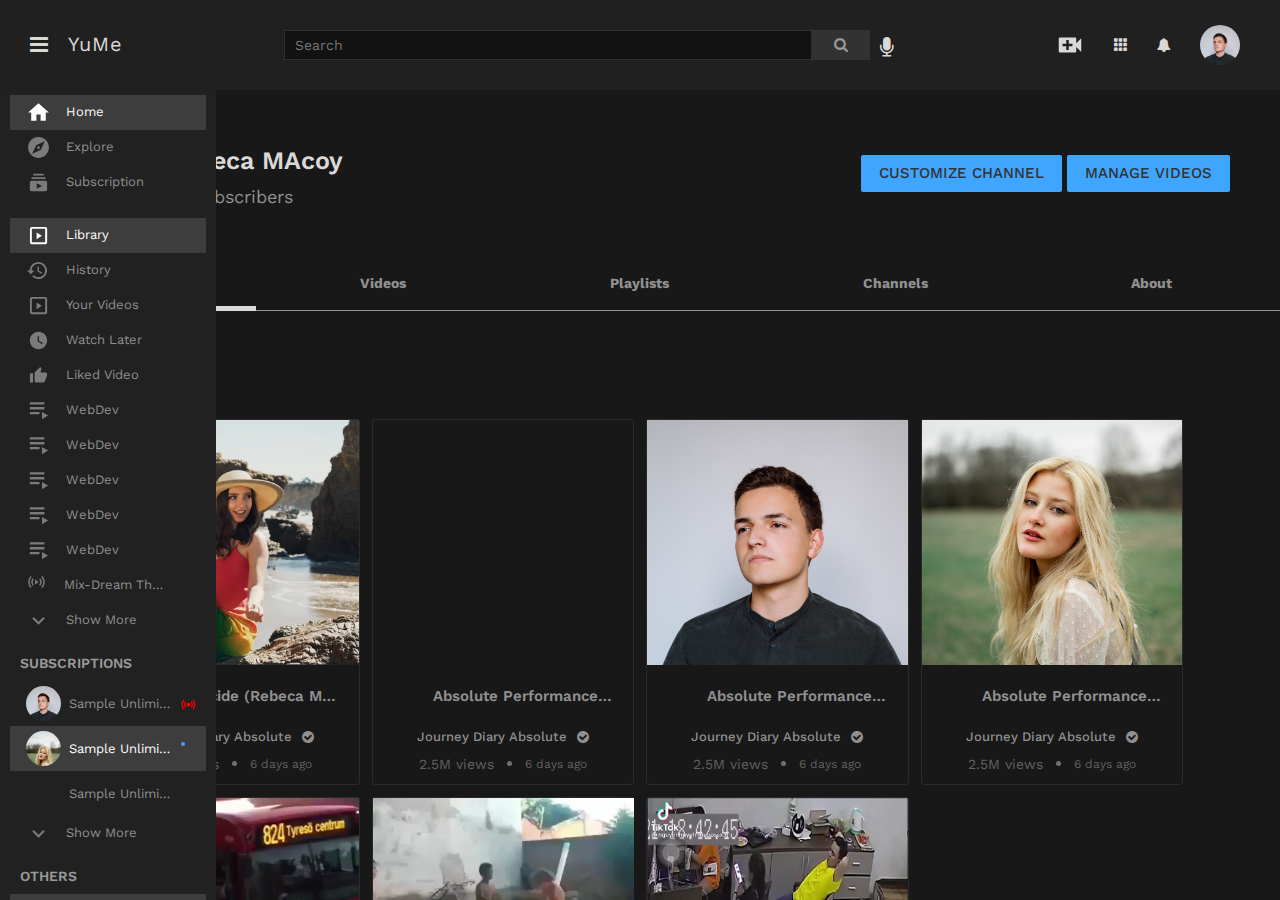
==== commit 565474e4: "Metas Updated" ====
--- a/channel.html
+++ b/channel.html
@@ -4,6 +4,22 @@
     <meta charset="UTF-8">
     <meta http-equiv="X-UA-Compatible" content="IE=edge">
     <meta name="viewport" content="width=device-width, initial-scale=1.0">
+    <meta name="keywords" itemprop="keywords" content="project, clone, youtube clone, html, css, felix, diaz, felix diaz, va, intern, react js, react js intern, react javascript, react javascript intern, Real Estate,Agent,Realtor,Buy,Housing,Realty,Property,Properties,House,Condo,Condominium,
+                Home,Sell,Homes,Sale,Broker,Commercial,invest,investing,investor,Bacolod Home,Bacolod Realty,Bacolod Housing, Portfolio, Resume, Developer, Freelancer, Virtual Assistant, E-Commerce Virtual Assistant, Data Entry, HTML, CSS, React JS"/>
+    <meta name="author" itemprop="author" content="Felix Diaz III"/>
+    <meta name="title" itemprop="title" content="YuMe | YouTube Clone"/>
+    <meta name="url" itemprop="url" id="meta-location" content="https://felixdiaz.netlify.app/"/>
+    
+    <meta property="og:type" content="website"/>
+    <meta property="og:url" content="https://felixdiaz.netlify.app/"/>
+    <meta property="og:title" content="YuMe | YouTube Clone"/>
+    <meta property="og:description" content="YuMe is my personal project of YouTube clone. My aim is to practice more about creating a responsive design using Flexbox and Grid. Materials used here are just for demo purposes only."/>
+    <meta property="og:image" content="https://i.imgur.com/zZI7iVJ.png"/>
+    <meta property="twitter:card" content="summary_large_image"/>
+    <meta property="twitter:url" content="https://felixdiaz.netlify.app/"/>
+    <meta property="twitter:title" content="YuMe | YouTube Clone"/>
+    <meta property="twitter:description" content="YuMe is my personal project of YouTube clone. My aim is to practice more about creating a responsive design using Flexbox and Grid. Materials used here are just for demo purposes only."/>
+    <meta property="twitter:image" content="https://i.imgur.com/zZI7iVJ.png"/>
 
     <!-- Fontawesome 4 -->
     <link rel="stylesheet" href="/assets/font-awesome-4.7.0/css/font-awesome.min.css" />
